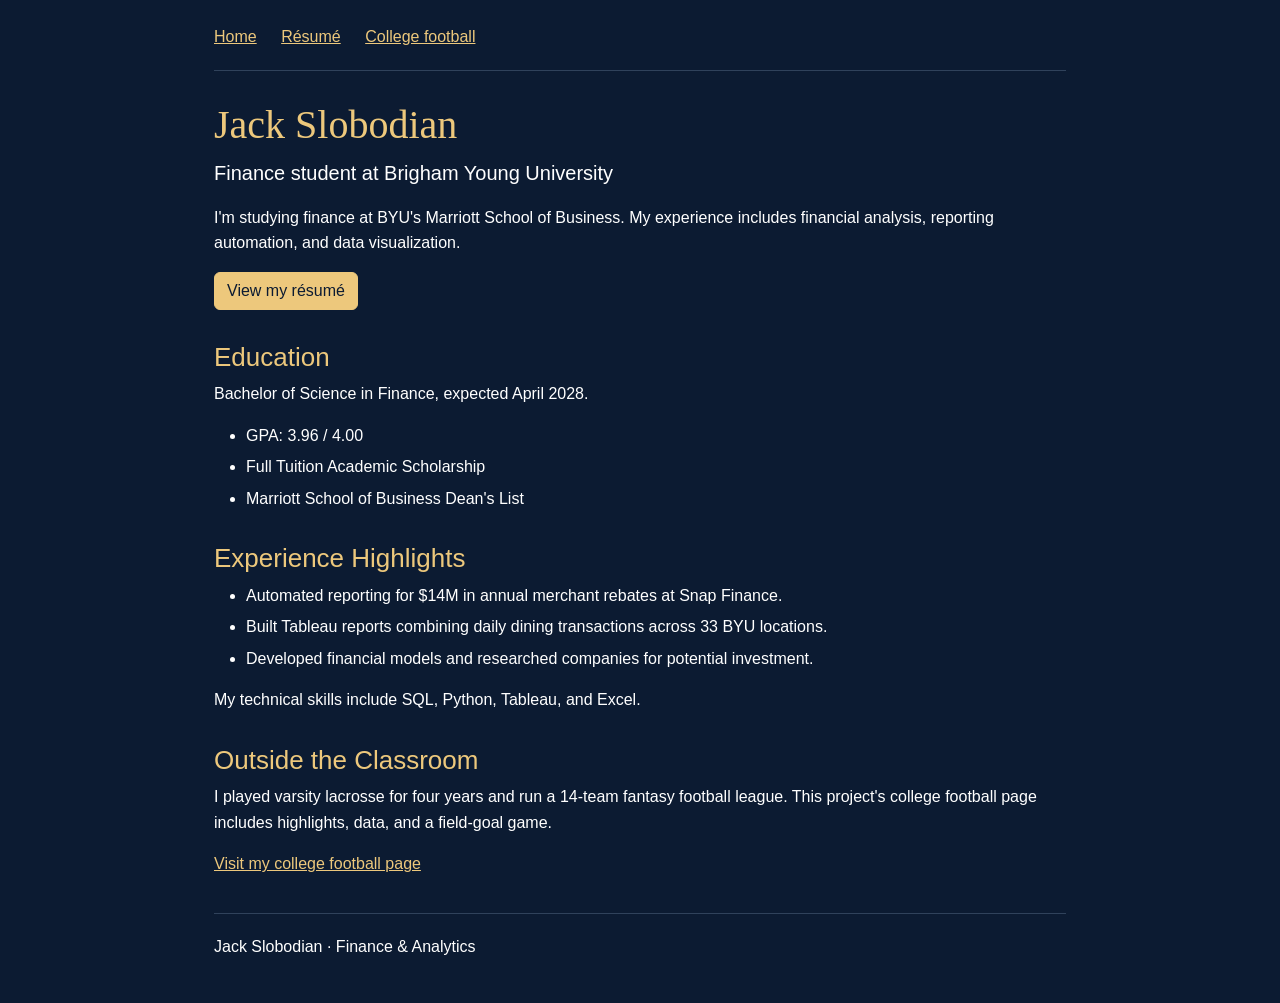
==== index.html @ d4ab3536 "Add personal website and field-goal game" ====
<!DOCTYPE html>
<html lang="en">
<head>
  <meta charset="UTF-8">
  <meta name="viewport" content="width=device-width, initial-scale=1">
  <title>Jack Slobodian | Finance &amp; Analytics</title>
  <link href="https://cdn.jsdelivr.net/npm/bootstrap@5.3.3/dist/css/bootstrap.min.css" rel="stylesheet">
  <link href="professional.css" rel="stylesheet">
</head>
<body>
  <div class="container">
    <nav class="site-nav" aria-label="Main navigation">
      <a href="index.html" aria-current="page">Home</a>
      <a href="resume.html">Résumé</a>
      <a href="scratch.html">College football</a>
    </nav>

    <main>
      <h1>Jack Slobodian</h1>
      <p class="lead">Finance student at Brigham Young University</p>
      <p>I'm studying finance at BYU's Marriott School of Business. My experience includes financial analysis, reporting automation, and data visualization.</p>
      <a class="btn btn-primary" href="resume.html">View my résumé</a>

      <section class="home-section">
        <h2>Education</h2>
        <p>Bachelor of Science in Finance, expected April 2028.</p>
        <ul>
          <li>GPA: 3.96 / 4.00</li>
          <li>Full Tuition Academic Scholarship</li>
          <li>Marriott School of Business Dean's List</li>
        </ul>
      </section>

      <section class="home-section">
        <h2>Experience Highlights</h2>
        <ul>
          <li>Automated reporting for $14M in annual merchant rebates at Snap Finance.</li>
          <li>Built Tableau reports combining daily dining transactions across 33 BYU locations.</li>
          <li>Developed financial models and researched companies for potential investment.</li>
        </ul>
        <p>My technical skills include SQL, Python, Tableau, and Excel.</p>
      </section>

      <section class="home-section">
        <h2>Outside the Classroom</h2>
        <p>I played varsity lacrosse for four years and run a 14-team fantasy football league. This project's college football page includes highlights, data, and a field-goal game.</p>
        <a href="scratch.html">Visit my college football page</a>
      </section>
    </main>
    <footer>Jack Slobodian &middot; Finance &amp; Analytics</footer>
  </div>
</body>
</html>
---- professional.css ----
/* Colors and spacing for the two Bootstrap pages. */
body {
  background-color: #0c1b32;
  color: white;
  font-family: Arial, Helvetica, sans-serif;
  line-height: 1.6;
}

.container {
  max-width: 900px;
  padding: 24px;
}

h1, h2, h3 {
  color: #edc87c;
}

h1 {
  font-family: Georgia, 'Times New Roman', serif;
  font-size: 40px;
}

h2 {
  font-size: 26px;
}

h3 {
  font-size: 20px;
}

a {
  color: #edc87c;
}

a:hover {
  color: white;
}

.site-nav {
  border-bottom: 1px solid #30425b;
  padding-bottom: 20px;
  margin-bottom: 30px;
}

.site-nav a {
  display: inline-block;
  margin-right: 20px;
}

.btn-primary {
  background-color: #edc87c;
  border-color: #edc87c;
  color: #0c1b32;
}

.btn-primary:hover {
  background-color: #ffe5af;
  border-color: #ffe5af;
  color: #0c1b32;
}

.home-section, .resume-section {
  margin-top: 32px;
}

.resume-entry {
  margin-bottom: 28px;
}

.entry-date {
  font-size: 14px;
  margin-bottom: 4px;
}

.role {
  margin-top: 6px;
}

li {
  margin-bottom: 6px;
}

footer {
  border-top: 1px solid #30425b;
  margin-top: 36px;
  padding: 20px 0;
}

.skip-link {
  position: absolute;
  left: 16px;
  top: -60px;
  background-color: #edc87c;
  color: #0c1b32;
  padding: 10px;
}

.skip-link:focus {
  top: 10px;
}
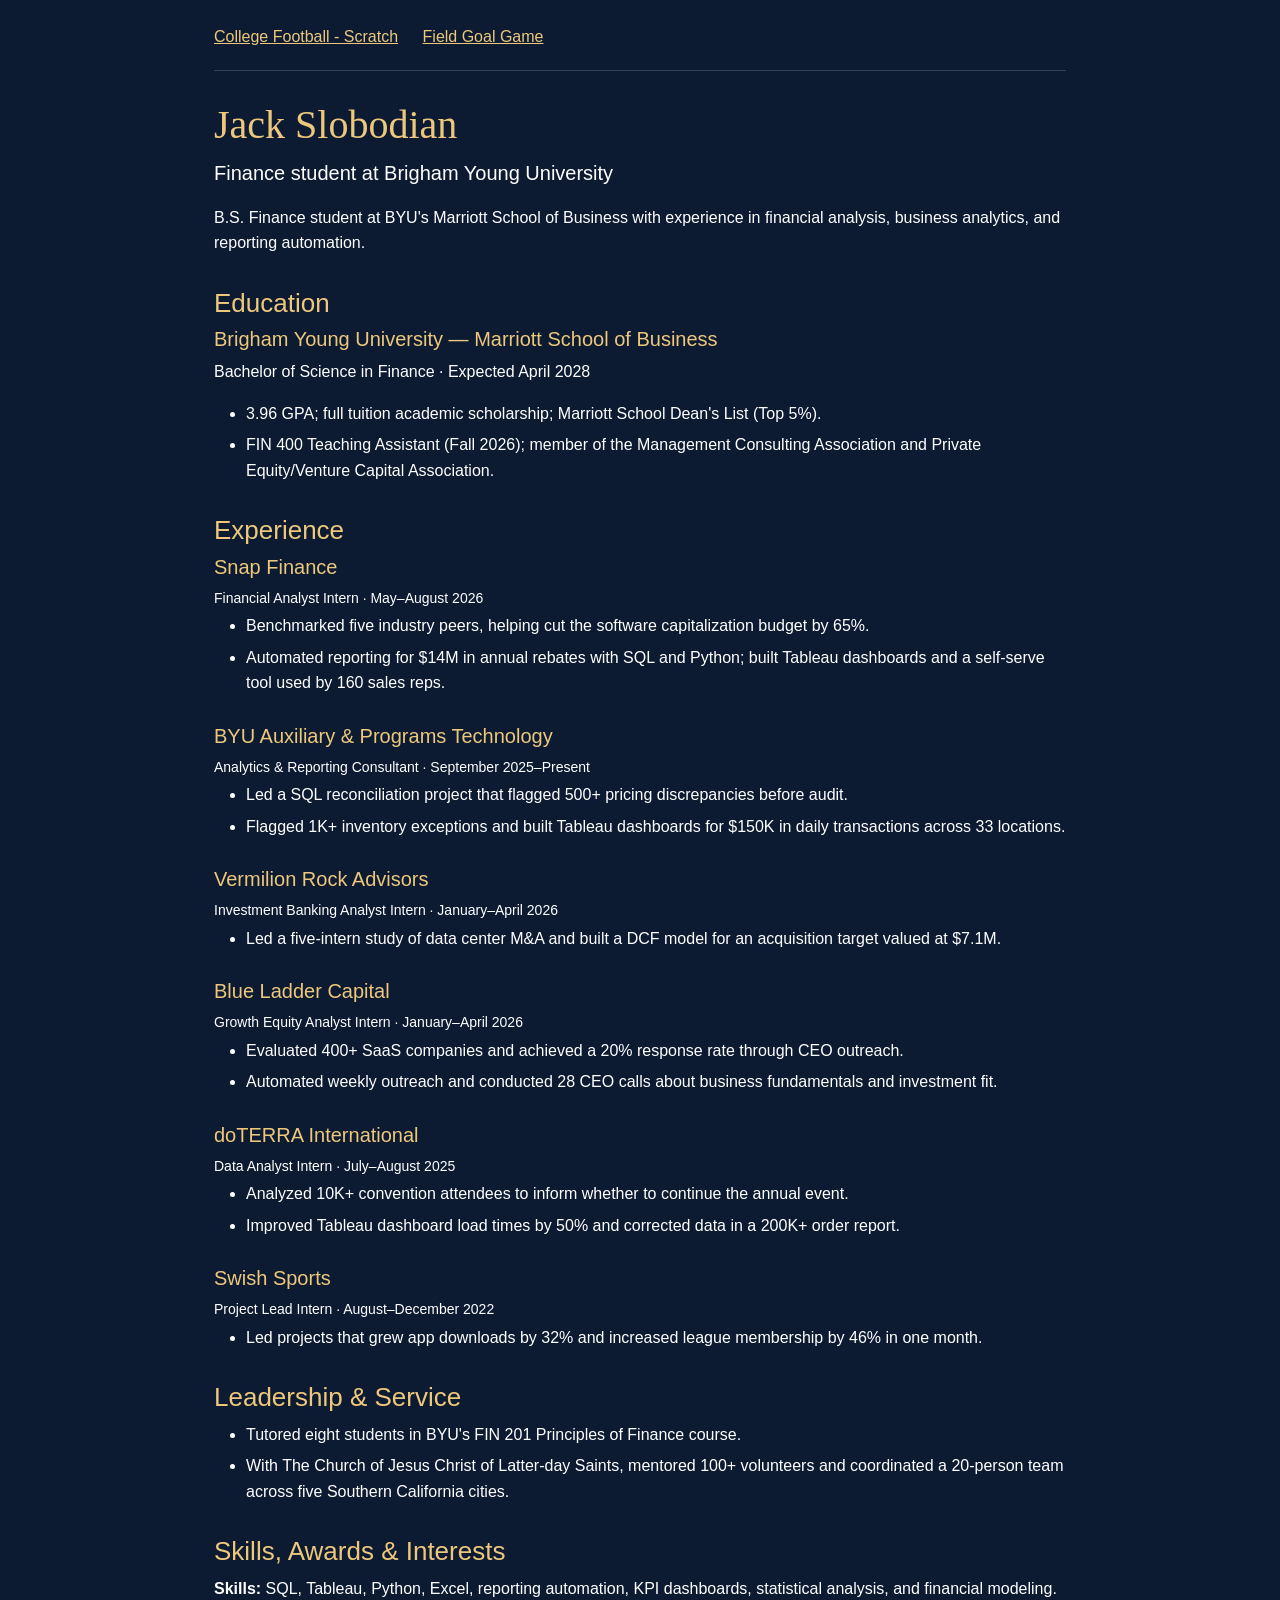
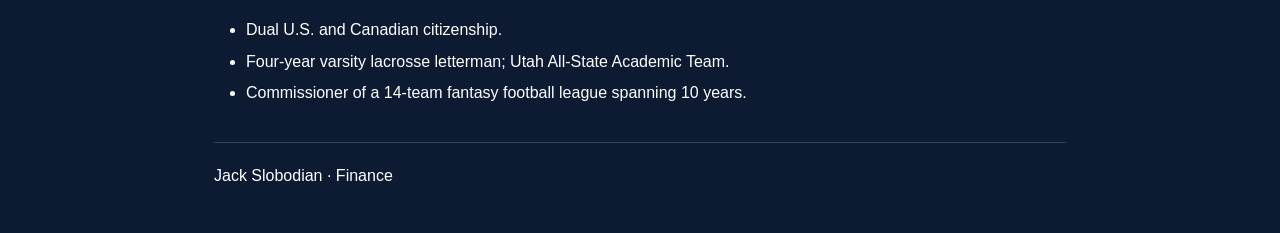
==== commit 61d7e1bc: "Make the résumé the home page" ====
--- a/index.html
+++ b/index.html
@@ -3,51 +3,102 @@
 <head>
   <meta charset="UTF-8">
   <meta name="viewport" content="width=device-width, initial-scale=1">
-  <title>Jack Slobodian | Finance &amp; Analytics</title>
+  <meta name="description" content="Jack Slobodian's finance résumé: education, work experience, leadership, and skills.">
+  <title>Jack Slobodian | Résumé</title>
   <link href="https://cdn.jsdelivr.net/npm/bootstrap@5.3.3/dist/css/bootstrap.min.css" rel="stylesheet">
   <link href="professional.css" rel="stylesheet">
 </head>
 <body>
   <div class="container">
     <nav class="site-nav" aria-label="Main navigation">
-      <a href="index.html" aria-current="page">Home</a>
-      <a href="resume.html">Résumé</a>
-      <a href="scratch.html">College football</a>
+      <a href="scratch.html">College Football - Scratch</a>
+      <a href="app.html">Field Goal Game</a>
     </nav>
 
     <main>
       <h1>Jack Slobodian</h1>
       <p class="lead">Finance student at Brigham Young University</p>
-      <p>I'm studying finance at BYU's Marriott School of Business. My experience includes financial analysis, reporting automation, and data visualization.</p>
-      <a class="btn btn-primary" href="resume.html">View my résumé</a>
+      <p>B.S. Finance student at BYU's Marriott School of Business with experience in financial analysis, business analytics, and reporting automation.</p>
 
       <section class="home-section">
         <h2>Education</h2>
-        <p>Bachelor of Science in Finance, expected April 2028.</p>
+        <h3>Brigham Young University &mdash; Marriott School of Business</h3>
+        <p>Bachelor of Science in Finance &middot; Expected April 2028</p>
         <ul>
-          <li>GPA: 3.96 / 4.00</li>
-          <li>Full Tuition Academic Scholarship</li>
-          <li>Marriott School of Business Dean's List</li>
+          <li>3.96 GPA; full tuition academic scholarship; Marriott School Dean's List (Top 5%).</li>
+          <li>FIN 400 Teaching Assistant (Fall 2026); member of the Management Consulting Association and Private Equity/Venture Capital Association.</li>
         </ul>
       </section>
 
       <section class="home-section">
-        <h2>Experience Highlights</h2>
-        <ul>
-          <li>Automated reporting for $14M in annual merchant rebates at Snap Finance.</li>
-          <li>Built Tableau reports combining daily dining transactions across 33 BYU locations.</li>
-          <li>Developed financial models and researched companies for potential investment.</li>
-        </ul>
-        <p>My technical skills include SQL, Python, Tableau, and Excel.</p>
+        <h2>Experience</h2>
+        <div class="resume-entry">
+          <h3>Snap Finance</h3>
+          <p class="entry-date">Financial Analyst Intern &middot; May&ndash;August 2026</p>
+          <ul>
+            <li>Benchmarked five industry peers, helping cut the software capitalization budget by 65%.</li>
+            <li>Automated reporting for $14M in annual rebates with SQL and Python; built Tableau dashboards and a self-serve tool used by 160 sales reps.</li>
+          </ul>
+        </div>
+        <div class="resume-entry">
+          <h3>BYU Auxiliary &amp; Programs Technology</h3>
+          <p class="entry-date">Analytics &amp; Reporting Consultant &middot; September 2025&ndash;Present</p>
+          <ul>
+            <li>Led a SQL reconciliation project that flagged 500+ pricing discrepancies before audit.</li>
+            <li>Flagged 1K+ inventory exceptions and built Tableau dashboards for $150K in daily transactions across 33 locations.</li>
+          </ul>
+        </div>
+        <div class="resume-entry">
+          <h3>Vermilion Rock Advisors</h3>
+          <p class="entry-date">Investment Banking Analyst Intern &middot; January&ndash;April 2026</p>
+          <ul>
+            <li>Led a five-intern study of data center M&amp;A and built a DCF model for an acquisition target valued at $7.1M.</li>
+          </ul>
+        </div>
+        <div class="resume-entry">
+          <h3>Blue Ladder Capital</h3>
+          <p class="entry-date">Growth Equity Analyst Intern &middot; January&ndash;April 2026</p>
+          <ul>
+            <li>Evaluated 400+ SaaS companies and achieved a 20% response rate through CEO outreach.</li>
+            <li>Automated weekly outreach and conducted 28 CEO calls about business fundamentals and investment fit.</li>
+          </ul>
+        </div>
+        <div class="resume-entry">
+          <h3>doTERRA International</h3>
+          <p class="entry-date">Data Analyst Intern &middot; July&ndash;August 2025</p>
+          <ul>
+            <li>Analyzed 10K+ convention attendees to inform whether to continue the annual event.</li>
+            <li>Improved Tableau dashboard load times by 50% and corrected data in a 200K+ order report.</li>
+          </ul>
+        </div>
+        <div class="resume-entry">
+          <h3>Swish Sports</h3>
+          <p class="entry-date">Project Lead Intern &middot; August&ndash;December 2022</p>
+          <ul>
+            <li>Led projects that grew app downloads by 32% and increased league membership by 46% in one month.</li>
+          </ul>
+        </div>
       </section>
 
       <section class="home-section">
-        <h2>Outside the Classroom</h2>
-        <p>I played varsity lacrosse for four years and run a 14-team fantasy football league. This project's college football page includes highlights, data, and a field-goal game.</p>
-        <a href="scratch.html">Visit my college football page</a>
+        <h2>Leadership &amp; Service</h2>
+        <ul>
+          <li>Tutored eight students in BYU's FIN 201 Principles of Finance course.</li>
+          <li>With The Church of Jesus Christ of Latter-day Saints, mentored 100+ volunteers and coordinated a 20-person team across five Southern California cities.</li>
+        </ul>
+      </section>
+
+      <section class="home-section">
+        <h2>Skills, Awards &amp; Interests</h2>
+        <p><strong>Skills:</strong> SQL, Tableau, Python, Excel, reporting automation, KPI dashboards, statistical analysis, and financial modeling.</p>
+        <ul>
+          <li>Dual U.S. and Canadian citizenship.</li>
+          <li>Four-year varsity lacrosse letterman; Utah All-State Academic Team.</li>
+          <li>Commissioner of a 14-team fantasy football league spanning 10 years.</li>
+        </ul>
       </section>
     </main>
-    <footer>Jack Slobodian &middot; Finance &amp; Analytics</footer>
+    <footer>Jack Slobodian &middot; Finance</footer>
   </div>
 </body>
 </html>
